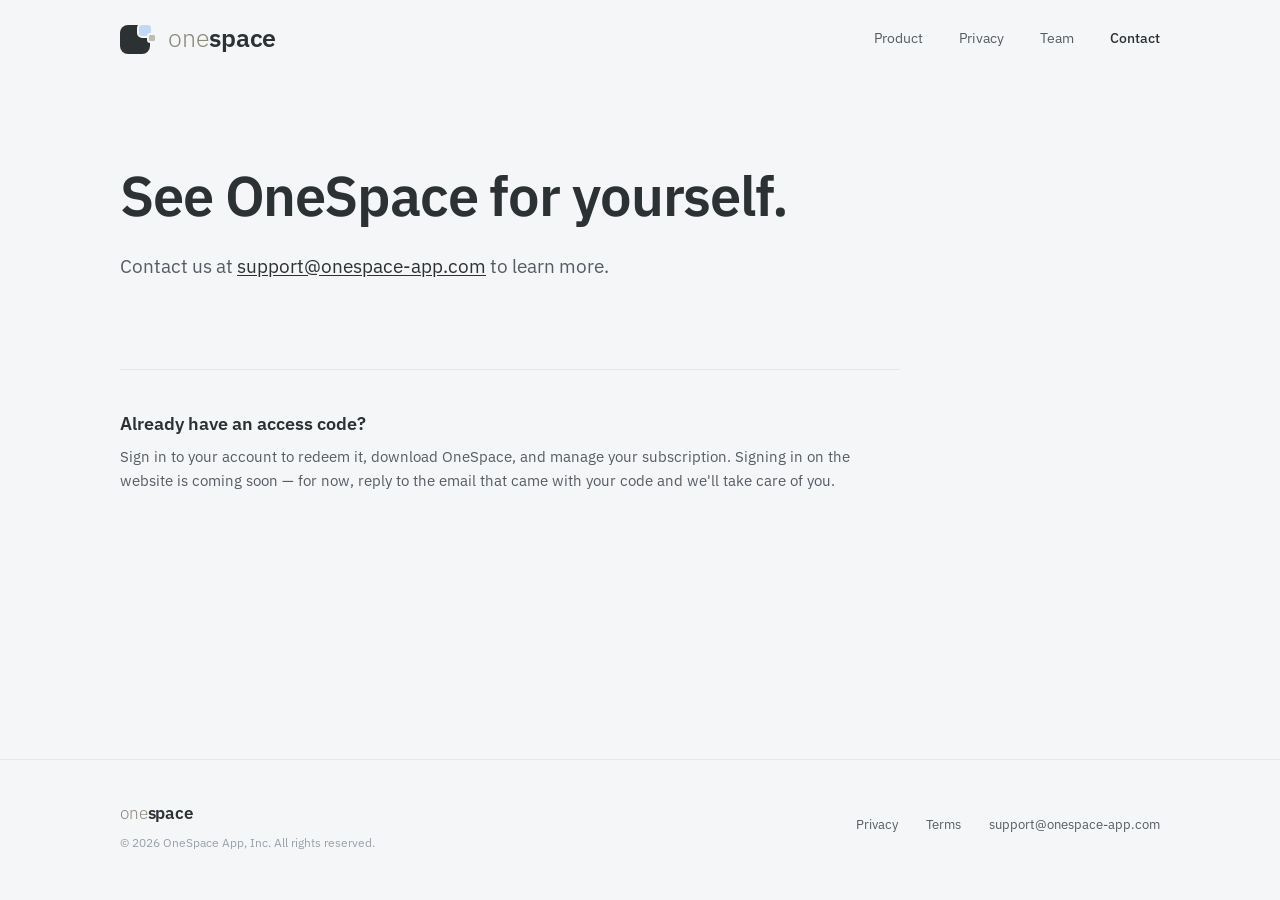
==== contact/index.html @ 2ca5c8f6 "Full site redesign: editorial layout matching the app's design system New Home (caps hero, product s" ====
<!doctype html>
<html lang="en">
<head>
<meta charset="utf-8" />
<meta name="viewport" content="width=device-width, initial-scale=1" />
<title>Contact — OneSpace</title>
<meta name="description" content="Contact the OneSpace team to learn more." />
<link rel="preconnect" href="https://fonts.googleapis.com" />
<link rel="preconnect" href="https://fonts.gstatic.com" crossorigin />
<link href="https://fonts.googleapis.com/css2?family=IBM+Plex+Sans:wght@300;400;500;600&display=swap" rel="stylesheet" />
<link rel="stylesheet" href="/styles.css" />
</head>
<body>
<div class="page">

  <header class="wrap nav">
    <a class="brand" href="/" aria-label="OneSpace home">
      <span class="mark" aria-hidden="true"><span class="panel"></span><span class="sq1"></span><span class="sq2"></span></span>
      <span class="wordmark"><span class="one">one</span><span class="space">space</span></span>
    </a>
    <nav class="nav-links">
      <a href="/#product">Product</a>
      <a href="https://privacy.onespace-app.com">Privacy</a>
      <a href="/team/">Team</a>
      <a href="/contact/" class="current">Contact</a>
    </nav>
  </header>

  <main>
    <section class="wrap section contact">
      <h1>See OneSpace for yourself.</h1>
      <p class="lead">Contact us at <a href="mailto:support@onespace-app.com">support@onespace-app.com</a> to learn more.</p>
      <div class="access">
        <h2>Already have an access code?</h2>
        <p>Sign in to your account to redeem it, download OneSpace, and manage your subscription. Signing in on the website is coming soon — for now, reply to the email that came with your code and we'll take care of you.</p>
      </div>
    </section>
  </main>

  <footer class="wrap footer">
    <div>
      <div class="wordmark"><span class="one">one</span><span class="space">space</span></div>
      <div class="copyright">© 2026 OneSpace App, Inc. All rights reserved.</div>
    </div>
    <div class="footer-links">
      <a href="https://privacy.onespace-app.com">Privacy</a>
      <a href="https://privacy.onespace-app.com/terms/">Terms</a>
      <a href="mailto:support@onespace-app.com">support@onespace-app.com</a>
    </div>
  </footer>

</div>
</body>
</html>
---- styles.css ----
/* OneSpace marketing site — design per the approved Sep 2026 canvas.
   Palette and type follow the app itself: IBM Plex Sans, cool neutral ramp. */

:root {
  --canvas: #f4f6f8;
  --ink: #2c3134;
  --ink-muted: #565c63;
  --ink-faint: #7e858d;
  --ink-dim: #9aa1a8;
  --hairline: #e3e6ea;
  --hairline-strong: #c9cbd1;
  --btn: #dde1e6;
  --powder: #c0daf4;
  --taupe: #bfbdb0;
  --wordmark-one: #8b8878;
}

* { margin: 0; padding: 0; box-sizing: border-box; }

body {
  background: var(--canvas);
  color: var(--ink);
  font-family: "IBM Plex Sans", -apple-system, "Helvetica Neue", sans-serif;
  font-size: 16px;
  line-height: 1.6;
  -webkit-font-smoothing: antialiased;
}

a { color: var(--ink-muted); text-decoration: none; }
a:hover { color: var(--ink); }

.wrap { max-width: 1440px; width: 100%; margin: 0 auto; padding-left: 120px; padding-right: 120px; }

/* ── Nav ─────────────────────────────────────────────── */
.nav { display: flex; align-items: center; justify-content: space-between; height: 76px; }
.brand { display: flex; align-items: center; gap: 13px; }
.mark { position: relative; width: 35px; height: 31px; }
.mark .panel { position: absolute; left: 0; bottom: 0; width: 30px; height: 29px; background: var(--ink); border-radius: 8px; }
.mark .sq1 { position: absolute; top: 0; left: 17.4px; width: 15.6px; height: 15.6px; background: var(--powder); border-radius: 5px; border: 2px solid var(--canvas); }
.mark .sq2 { position: absolute; top: 10.8px; left: 27px; width: 9.6px; height: 9.6px; background: var(--taupe); border-radius: 3.3px; border: 2px solid var(--canvas); }
.wordmark { font-size: 25px; letter-spacing: -0.01em; color: var(--ink); }
.wordmark .one { font-weight: 300; color: var(--wordmark-one); }
.wordmark .space { font-weight: 600; }
.nav-links { display: flex; align-items: center; gap: 36px; font-size: 14px; }
.nav-links .current { color: var(--ink); font-weight: 500; }

/* ── Buttons ─────────────────────────────────────────── */
.btn {
  display: inline-block;
  background: var(--btn);
  color: var(--ink);
  font-weight: 500;
  font-size: 16px;
  padding: 13px 26px;
  border-radius: 9px;
  transition: filter 120ms ease;
}
.btn:hover { color: var(--ink); filter: brightness(0.96); }

/* ── Hero ────────────────────────────────────────────── */
.hero { padding-top: 128px; padding-bottom: 112px; }
.hero-grid { display: grid; grid-template-columns: minmax(0, 1fr) 420px; gap: 120px; align-items: center; }
.hero h1 { font-size: 64px; font-weight: 500; line-height: 1.14; letter-spacing: 0.015em; }
.hero-side { display: flex; flex-direction: column; gap: 28px; }
.hero-side p { font-size: 19px; color: var(--ink); }
.hero-rule { height: 1px; background: var(--hairline); margin-top: 96px; }

/* ── Sections ────────────────────────────────────────── */
.band { background: #ffffff; border-top: 1px solid var(--hairline); border-bottom: 1px solid var(--hairline); }
.section { padding-top: 88px; padding-bottom: 96px; }
.section-label { display: flex; align-items: center; gap: 24px; }
.section-label span { font-size: 13px; letter-spacing: 0.08em; color: var(--ink-faint); flex-shrink: 0; }
.section-label::after { content: ""; height: 1px; flex-grow: 1; background: var(--hairline); }

.statement { margin-top: 48px; }
.statement h2 { font-size: 40px; font-weight: 600; line-height: 1.2; letter-spacing: -0.02em; }
.statement p { font-size: 22px; color: var(--ink-muted); margin-top: 12px; line-height: 1.45; }

.capabilities { display: grid; grid-template-columns: repeat(2, minmax(0, 1fr)); gap: 56px 96px; max-width: 1080px; margin-top: 72px; }
.capability h3 { font-size: 18px; font-weight: 600; }
.capability p { font-size: 15px; color: var(--ink-muted); margin-top: 8px; line-height: 1.65; }
.chalk { display: flex; gap: 5px; margin-top: 12px; }
.chalk i { width: 22px; height: 4px; border-radius: 2px; display: block; }

/* ── Testimonial ─────────────────────────────────────── */
.quote { padding-top: 96px; padding-bottom: 96px; display: flex; flex-direction: column; align-items: center; text-align: center; }
.quote .tick { width: 40px; height: 3px; border-radius: 2px; background: var(--powder); }
.quote blockquote { font-size: 26px; font-weight: 400; line-height: 1.5; letter-spacing: -0.01em; max-width: 760px; margin-top: 32px; }
.quote figcaption { font-size: 14px; color: var(--ink-faint); margin-top: 24px; }

/* ── Closer ──────────────────────────────────────────── */
.closer { padding-top: 104px; padding-bottom: 104px; display: flex; flex-direction: column; align-items: center; gap: 20px; text-align: center; }
.closer h2 { font-size: 38px; font-weight: 600; letter-spacing: -0.02em; line-height: 1.2; max-width: 720px; }
.closer p { font-size: 16px; color: var(--ink-muted); max-width: 520px; }

/* ── Team page ───────────────────────────────────────── */
.page-title { font-size: 36px; font-weight: 600; letter-spacing: -0.015em; margin-top: 48px; }
.team-grid { display: grid; grid-template-columns: repeat(3, minmax(0, 1fr)); gap: 48px 64px; margin-top: 56px; }
.person { display: flex; align-items: center; gap: 16px; }
.person img { width: 56px; height: 56px; border-radius: 50%; object-fit: cover; flex-shrink: 0; }
.person .name { font-size: 16px; font-weight: 600; }
.person .role { font-size: 13px; color: var(--ink-faint); margin-top: 2px; }

/* ── Contact page ────────────────────────────────────── */
.contact h1 { font-size: 56px; font-weight: 600; line-height: 1.12; letter-spacing: -0.02em; max-width: 780px; }
.contact .lead { font-size: 19px; color: var(--ink-muted); max-width: 620px; margin-top: 24px; }
.contact .lead a, .access a { color: var(--ink); text-decoration: underline; text-underline-offset: 2px; }
.access { margin-top: 88px; max-width: 780px; border-top: 1px solid var(--hairline); padding-top: 40px; }
.access h2 { font-size: 18px; font-weight: 600; }
.access p { font-size: 15px; color: var(--ink-muted); margin-top: 6px; }

/* ── Footer ──────────────────────────────────────────── */
.footer { border-top: 1px solid var(--hairline); padding-top: 40px; padding-bottom: 48px; display: flex; align-items: center; justify-content: space-between; gap: 24px; flex-wrap: wrap; }
.footer .wordmark { font-size: 17px; }
.footer .copyright { font-size: 12px; color: var(--ink-dim); margin-top: 6px; }
.footer-links { display: flex; gap: 28px; font-size: 13px; flex-wrap: wrap; }

/* fill the viewport so short pages keep the footer low */
.page { min-height: 100vh; display: flex; flex-direction: column; }
.page > main { flex-grow: 1; }

/* ── Phone ───────────────────────────────────────────── */
@media (max-width: 900px) {
  .wrap { padding-left: 24px; padding-right: 24px; }
  .nav { height: 60px; }
  .nav .wordmark { display: none; }
  .mark { transform: scale(0.8); transform-origin: left center; }
  .nav-links { gap: 18px; font-size: 13px; }

  .hero { padding-top: 56px; padding-bottom: 64px; }
  .hero-grid { grid-template-columns: 1fr; gap: 26px; }
  .hero h1 { font-size: 32px; line-height: 1.16; }
  .hero-side p { font-size: 15px; }
  .hero-side { gap: 20px; }
  .btn { display: block; text-align: center; font-size: 15px; }
  .hero-rule { margin-top: 40px; }

  .section { padding-top: 48px; padding-bottom: 56px; }
  .statement { margin-top: 28px; }
  .statement h2 { font-size: 26px; line-height: 1.25; }
  .statement p { font-size: 17px; }
  .capabilities { grid-template-columns: 1fr; gap: 28px; margin-top: 40px; }
  .capability h3 { font-size: 16px; }
  .capability p { font-size: 14px; }

  .quote { padding-top: 56px; padding-bottom: 56px; }
  .quote blockquote { font-size: 19px; }

  .closer { padding-top: 56px; padding-bottom: 56px; gap: 14px; }
  .closer h2 { font-size: 26px; }
  .closer p { font-size: 14px; }

  .page-title { font-size: 26px; margin-top: 28px; }
  .team-grid { grid-template-columns: 1fr; gap: 24px; margin-top: 32px; }

  .contact h1 { font-size: 32px; }
  .contact .lead { font-size: 15px; }
  .access { margin-top: 48px; padding-top: 28px; }

  .footer { flex-direction: column; align-items: flex-start; gap: 14px; }
}
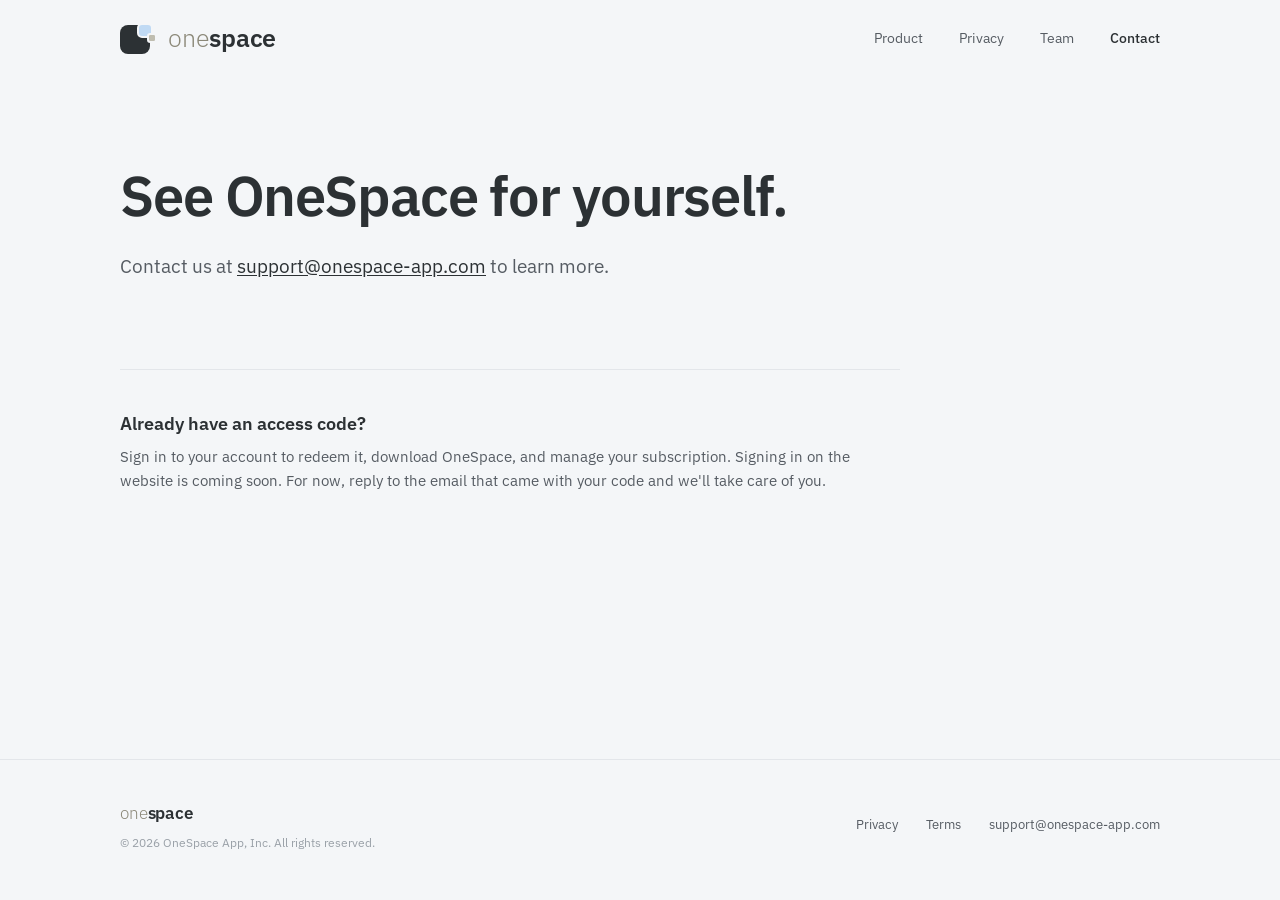
==== commit 6f081c98: "site: agreed product blurbs; drop em dashes Product headings to the agreed set (Everything in one vi" ====
--- a/contact/index.html
+++ b/contact/index.html
@@ -3,26 +3,26 @@
 <head>
 <meta charset="utf-8" />
 <meta name="viewport" content="width=device-width, initial-scale=1" />
-<title>Contact — OneSpace</title>
+<title>Contact | OneSpace</title>
 <meta name="description" content="Contact the OneSpace team to learn more." />
 <link rel="preconnect" href="https://fonts.googleapis.com" />
 <link rel="preconnect" href="https://fonts.gstatic.com" crossorigin />
 <link href="https://fonts.googleapis.com/css2?family=IBM+Plex+Sans:wght@300;400;500;600&display=swap" rel="stylesheet" />
-<link rel="stylesheet" href="/styles.css" />
+<link rel="stylesheet" href="../styles.css" />
 </head>
 <body>
 <div class="page">
 
   <header class="wrap nav">
-    <a class="brand" href="/" aria-label="OneSpace home">
+    <a class="brand" href="../" aria-label="OneSpace home">
       <span class="mark" aria-hidden="true"><span class="panel"></span><span class="sq1"></span><span class="sq2"></span></span>
       <span class="wordmark"><span class="one">one</span><span class="space">space</span></span>
     </a>
     <nav class="nav-links">
-      <a href="/#product">Product</a>
+      <a href="../#product">Product</a>
       <a href="https://privacy.onespace-app.com">Privacy</a>
-      <a href="/team/">Team</a>
-      <a href="/contact/" class="current">Contact</a>
+      <a href="../team/">Team</a>
+      <a href="../contact/" class="current">Contact</a>
     </nav>
   </header>
 
@@ -32,7 +32,7 @@
       <p class="lead">Contact us at <a href="mailto:support@onespace-app.com">support@onespace-app.com</a> to learn more.</p>
       <div class="access">
         <h2>Already have an access code?</h2>
-        <p>Sign in to your account to redeem it, download OneSpace, and manage your subscription. Signing in on the website is coming soon — for now, reply to the email that came with your code and we'll take care of you.</p>
+        <p>Sign in to your account to redeem it, download OneSpace, and manage your subscription. Signing in on the website is coming soon. For now, reply to the email that came with your code and we'll take care of you.</p>
       </div>
     </section>
   </main>
